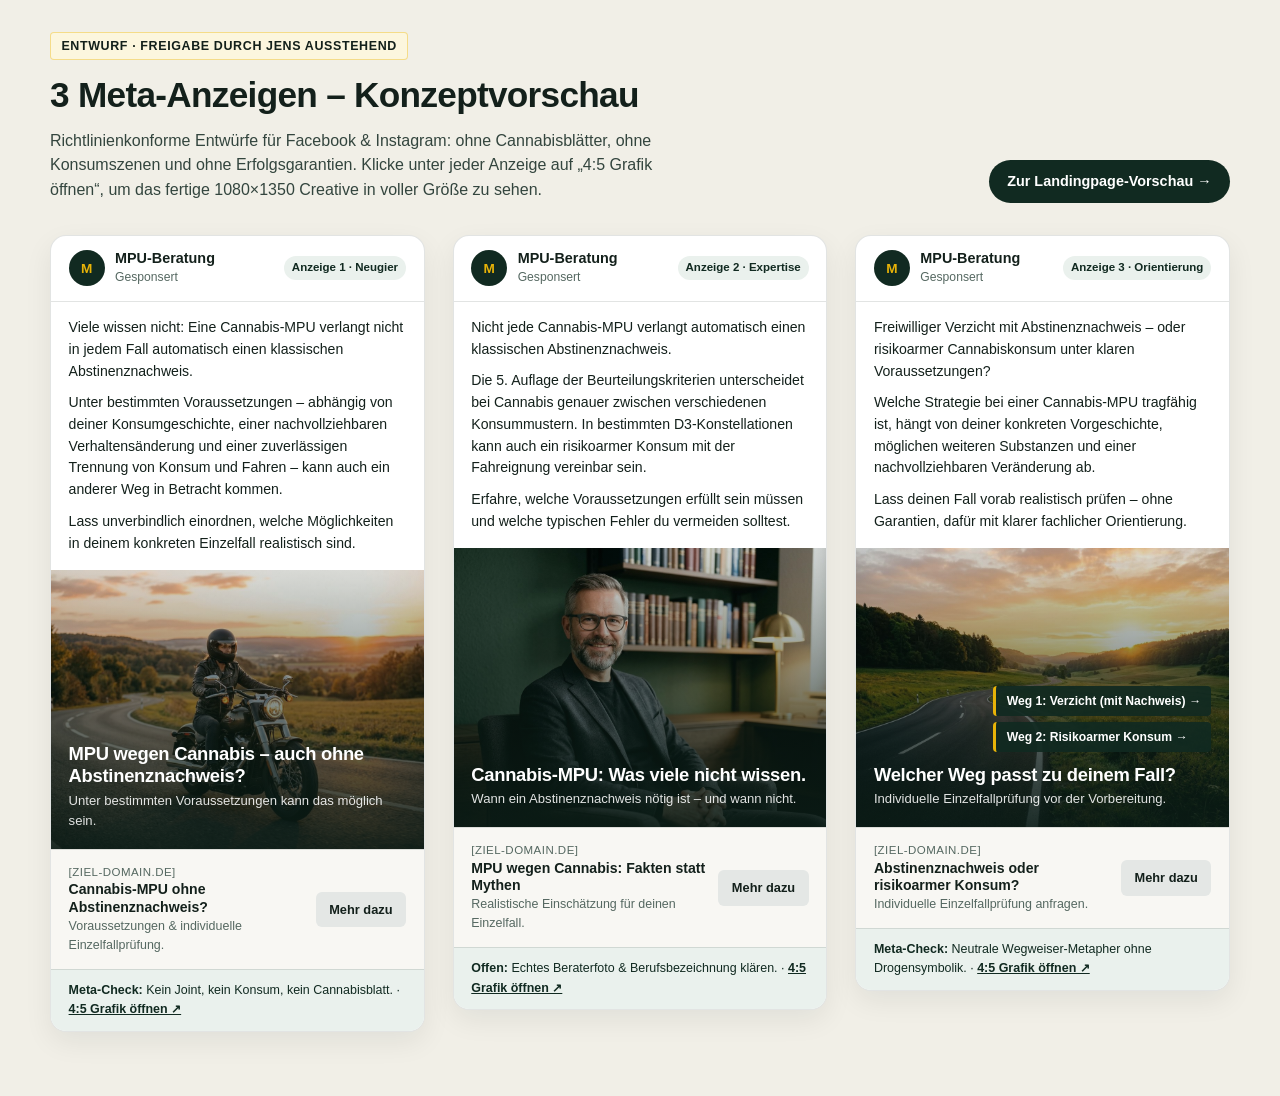
==== anzeigen.html @ 81cf7633 "Klickdummy-Vorschau für Jens (Landingpage + 3 Meta-Anzeigen, noindex)" ====
<!DOCTYPE html>
<html lang="de">
<head>
  <meta charset="UTF-8">
  <meta name="viewport" content="width=device-width, initial-scale=1.0">
  <meta name="robots" content="noindex, nofollow">
  <title>Meta-Anzeigen Vorschau (Entwurf) – Canna_MPU</title>
  <style>
    :root {
      --bg: #f1efe7;
      --surface: #ffffff;
      --forest-950: #0b1c16;
      --forest-900: #112a21;
      --forest-700: #255342;
      --gold-500: #e8b308;
      --gold-100: #fcf6de;
      --ink-900: #13201b;
      --ink-700: #33453e;
      --ink-500: #556861;
      --border: rgba(19, 32, 27, 0.12);
      --font: "Inter", -apple-system, BlinkMacSystemFont, "Segoe UI", Roboto, sans-serif;
    }

    * { box-sizing: border-box; }
    body {
      margin: 0;
      font-family: var(--font);
      background: var(--bg);
      color: var(--ink-900);
      line-height: 1.55;
      padding: 2rem 1.25rem 4rem;
    }

    .wrap {
      max-width: 1180px;
      margin: 0 auto;
    }

    .page-head {
      margin-bottom: 2rem;
      display: flex;
      flex-wrap: wrap;
      align-items: flex-end;
      justify-content: space-between;
      gap: 1rem;
    }

    .badge {
      display: inline-block;
      padding: 0.22rem 0.65rem;
      border-radius: 4px;
      background: var(--gold-100);
      border: 1px solid rgba(232, 179, 8, 0.4);
      font-size: 0.78rem;
      font-weight: 700;
      letter-spacing: 0.05em;
      text-transform: uppercase;
      margin-bottom: 0.5rem;
    }

    h1 {
      margin: 0 0 0.35rem;
      font-size: clamp(1.6rem, 3vw, 2.2rem);
      letter-spacing: -0.02em;
    }

    .lead {
      margin: 0;
      color: var(--ink-700);
      max-width: 68ch;
    }

    .back-link {
      display: inline-flex;
      align-items: center;
      gap: 0.45rem;
      padding: 0.65rem 1.15rem;
      border-radius: 999px;
      background: var(--forest-900);
      color: #ffffff;
      text-decoration: none;
      font-weight: 600;
      font-size: 0.9rem;
    }

    .ads-grid {
      display: grid;
      grid-template-columns: 1fr;
      gap: 1.75rem;
    }

    @media (min-width: 960px) {
      .ads-grid {
        grid-template-columns: repeat(3, 1fr);
        align-items: start;
      }
    }

    .ad-card {
      background: var(--surface);
      border: 1px solid var(--border);
      border-radius: 16px;
      overflow: hidden;
      box-shadow: 0 10px 28px rgba(11, 28, 22, 0.07);
      display: flex;
      flex-direction: column;
    }

    .ad-card__meta {
      padding: 0.9rem 1.1rem;
      display: flex;
      align-items: center;
      justify-content: space-between;
      border-bottom: 1px solid var(--border);
    }

    .ad-card__author {
      display: flex;
      align-items: center;
      gap: 0.65rem;
    }

    .ad-card__avatar {
      width: 36px;
      height: 36px;
      border-radius: 50%;
      background: var(--forest-900);
      color: var(--gold-500);
      display: inline-flex;
      align-items: center;
      justify-content: center;
      font-weight: 800;
      font-size: 0.85rem;
    }

    .ad-card__page-name {
      font-weight: 700;
      font-size: 0.9rem;
      line-height: 1.2;
    }

    .ad-card__sponsored {
      font-size: 0.76rem;
      color: var(--ink-500);
    }

    .ad-card__tag {
      font-size: 0.72rem;
      font-weight: 700;
      padding: 0.2rem 0.5rem;
      border-radius: 999px;
      background: #eaf1ed;
      color: var(--forest-900);
    }

    .ad-card__primary-text {
      padding: 0.95rem 1.1rem;
      font-size: 0.88rem;
      color: var(--ink-900);
    }

    .ad-card__primary-text p {
      margin: 0 0 0.6rem;
    }

    .ad-card__primary-text p:last-child {
      margin-bottom: 0;
    }

    .ad-visual {
      position: relative;
      aspect-ratio: 4 / 3;
      background: var(--forest-950);
      overflow: hidden;
    }

    .ad-visual img {
      width: 100%;
      height: 100%;
      object-fit: cover;
      display: block;
    }

    .ad-visual--portrait img {
      object-position: center 18%;
    }

    .ad-visual__scrim {
      position: absolute;
      inset: 0;
      background: linear-gradient(
        180deg,
        rgba(11, 28, 22, 0.12) 0%,
        rgba(11, 28, 22, 0.55) 55%,
        rgba(11, 28, 22, 0.9) 100%
      );
      display: flex;
      flex-direction: column;
      justify-content: flex-end;
      padding: 1.1rem;
      color: #ffffff;
    }

    .ad-visual__headline {
      margin: 0 0 0.25rem;
      font-size: 1.15rem;
      font-weight: 800;
      line-height: 1.18;
      letter-spacing: -0.015em;
    }

    .ad-visual__sub {
      margin: 0;
      font-size: 0.82rem;
      color: rgba(255, 255, 255, 0.88);
    }

    .ad-visual__signposts {
      display: flex;
      flex-direction: column;
      gap: 0.4rem;
      margin-bottom: 0.7rem;
      align-self: flex-end;
      max-width: 82%;
    }

    .signpost {
      background: rgba(17, 42, 33, 0.92);
      border-left: 3px solid var(--gold-500);
      padding: 0.35rem 0.65rem;
      border-radius: 4px;
      font-size: 0.76rem;
      font-weight: 700;
      color: #ffffff;
    }

    .ad-card__footer {
      padding: 0.85rem 1.1rem;
      background: #f8f7f3;
      border-top: 1px solid var(--border);
      display: flex;
      align-items: center;
      justify-content: space-between;
      gap: 0.75rem;
    }

    .ad-card__url {
      font-size: 0.72rem;
      text-transform: uppercase;
      letter-spacing: 0.04em;
      color: var(--ink-500);
    }

    .ad-card__headline {
      font-weight: 700;
      font-size: 0.88rem;
      color: var(--ink-900);
      line-height: 1.25;
    }

    .ad-card__desc {
      font-size: 0.78rem;
      color: var(--ink-500);
    }

    .ad-card__cta {
      flex-shrink: 0;
      padding: 0.5rem 0.85rem;
      border-radius: 6px;
      background: #e4e7e5;
      color: var(--ink-900);
      font-weight: 700;
      font-size: 0.8rem;
      text-decoration: none;
    }

    .ad-card__compliance {
      padding: 0.7rem 1.1rem;
      background: #eaf1ed;
      font-size: 0.78rem;
      color: var(--forest-900);
      border-top: 1px solid var(--border);
    }
  </style>
</head>
<body>
  <div class="wrap">
    <header class="page-head">
      <div>
        <span class="badge">Entwurf · Freigabe durch Jens ausstehend</span>
        <h1>3 Meta-Anzeigen – Konzeptvorschau</h1>
        <p class="lead">
          Richtlinienkonforme Entwürfe für Facebook &amp; Instagram: ohne Cannabisblätter, ohne Konsumszenen und ohne Erfolgsgarantien. Klicke unter jeder Anzeige auf „4:5 Grafik öffnen“, um das fertige 1080×1350 Creative in voller Größe zu sehen.
        </p>
      </div>
      <a href="index.html" class="back-link">Zur Landingpage-Vorschau →</a>
    </header>

    <main class="ads-grid">
      <!-- ANZEIGE 1 -->
      <article class="ad-card">
        <div class="ad-card__meta">
          <div class="ad-card__author">
            <span class="ad-card__avatar" aria-hidden="true">M</span>
            <div>
              <div class="ad-card__page-name">MPU-Beratung</div>
              <div class="ad-card__sponsored">Gesponsert</div>
            </div>
          </div>
          <span class="ad-card__tag">Anzeige 1 · Neugier</span>
        </div>

        <div class="ad-card__primary-text">
          <p>Viele wissen nicht: Eine Cannabis-MPU verlangt nicht in jedem Fall automatisch einen klassischen Abstinenznachweis.</p>
          <p>Unter bestimmten Voraussetzungen – abhängig von deiner Konsumgeschichte, einer nachvollziehbaren Verhaltensänderung und einer zuverlässigen Trennung von Konsum und Fahren – kann auch ein anderer Weg in Betracht kommen.</p>
          <p>Lass unverbindlich einordnen, welche Möglichkeiten in deinem konkreten Einzelfall realistisch sind.</p>
        </div>

        <div class="ad-visual">
          <img src="assets/anzeige-1-motorrad.jpg" alt="Motorradfahrer auf offener Landstraße im Abendlicht">
          <div class="ad-visual__scrim">
            <h2 class="ad-visual__headline">MPU wegen Cannabis – auch ohne Abstinenznachweis?</h2>
            <p class="ad-visual__sub">Unter bestimmten Voraussetzungen kann das möglich sein.</p>
          </div>
        </div>

        <div class="ad-card__footer">
          <div>
            <div class="ad-card__url">[ziel-domain.de]</div>
            <div class="ad-card__headline">Cannabis-MPU ohne Abstinenznachweis?</div>
            <div class="ad-card__desc">Voraussetzungen &amp; individuelle Einzelfallprüfung.</div>
          </div>
          <a href="index.html#fallpruefung" class="ad-card__cta">Mehr dazu</a>
        </div>

        <div class="ad-card__compliance">
          <strong>Meta-Check:</strong> Kein Joint, kein Konsum, kein Cannabisblatt. · <a href="creatives/Anzeige_1_Neugier_1080x1350.jpg" target="_blank" style="font-weight:700;color:#112a21;">4:5 Grafik öffnen ↗</a>
        </div>
      </article>

      <!-- ANZEIGE 2 -->
      <article class="ad-card">
        <div class="ad-card__meta">
          <div class="ad-card__author">
            <span class="ad-card__avatar" aria-hidden="true">M</span>
            <div>
              <div class="ad-card__page-name">MPU-Beratung</div>
              <div class="ad-card__sponsored">Gesponsert</div>
            </div>
          </div>
          <span class="ad-card__tag">Anzeige 2 · Expertise</span>
        </div>

        <div class="ad-card__primary-text">
          <p>Nicht jede Cannabis-MPU verlangt automatisch einen klassischen Abstinenznachweis.</p>
          <p>Die 5. Auflage der Beurteilungskriterien unterscheidet bei Cannabis genauer zwischen verschiedenen Konsummustern. In bestimmten D3-Konstellationen kann auch ein risikoarmer Konsum mit der Fahreignung vereinbar sein.</p>
          <p>Erfahre, welche Voraussetzungen erfüllt sein müssen und welche typischen Fehler du vermeiden solltest.</p>
        </div>

        <div class="ad-visual ad-visual--portrait">
          <img src="assets/berater-portrait.jpg" alt="Musterportrait eines MPU-Beraters im Beratungsbüro">
          <div class="ad-visual__scrim">
            <h2 class="ad-visual__headline">Cannabis-MPU: Was viele nicht wissen.</h2>
            <p class="ad-visual__sub">Wann ein Abstinenznachweis nötig ist – und wann nicht.</p>
          </div>
        </div>

        <div class="ad-card__footer">
          <div>
            <div class="ad-card__url">[ziel-domain.de]</div>
            <div class="ad-card__headline">MPU wegen Cannabis: Fakten statt Mythen</div>
            <div class="ad-card__desc">Realistische Einschätzung für deinen Einzelfall.</div>
          </div>
          <a href="index.html#fallpruefung" class="ad-card__cta">Mehr dazu</a>
        </div>

        <div class="ad-card__compliance">
          <strong>Offen:</strong> Echtes Beraterfoto &amp; Berufsbezeichnung klären. · <a href="creatives/Anzeige_2_Expertenwissen_1080x1350.jpg" target="_blank" style="font-weight:700;color:#112a21;">4:5 Grafik öffnen ↗</a>
        </div>
      </article>

      <!-- ANZEIGE 3 -->
      <article class="ad-card">
        <div class="ad-card__meta">
          <div class="ad-card__author">
            <span class="ad-card__avatar" aria-hidden="true">M</span>
            <div>
              <div class="ad-card__page-name">MPU-Beratung</div>
              <div class="ad-card__sponsored">Gesponsert</div>
            </div>
          </div>
          <span class="ad-card__tag">Anzeige 3 · Orientierung</span>
        </div>

        <div class="ad-card__primary-text">
          <p>Freiwilliger Verzicht mit Abstinenznachweis – oder risikoarmer Cannabiskonsum unter klaren Voraussetzungen?</p>
          <p>Welche Strategie bei einer Cannabis-MPU tragfähig ist, hängt von deiner konkreten Vorgeschichte, möglichen weiteren Substanzen und einer nachvollziehbaren Veränderung ab.</p>
          <p>Lass deinen Fall vorab realistisch prüfen – ohne Garantien, dafür mit klarer fachlicher Orientierung.</p>
        </div>

        <div class="ad-visual">
          <img src="assets/anzeige-3-strasse.jpg" alt="Offene Landstraße bei Sonnenaufgang">
          <div class="ad-visual__scrim">
            <div class="ad-visual__signposts" aria-hidden="true">
              <div class="signpost">Weg 1: Verzicht (mit Nachweis) →</div>
              <div class="signpost">Weg 2: Risikoarmer Konsum →</div>
            </div>
            <h2 class="ad-visual__headline">Welcher Weg passt zu deinem Fall?</h2>
            <p class="ad-visual__sub">Individuelle Einzelfallprüfung vor der Vorbereitung.</p>
          </div>
        </div>

        <div class="ad-card__footer">
          <div>
            <div class="ad-card__url">[ziel-domain.de]</div>
            <div class="ad-card__headline">Abstinenznachweis oder risikoarmer Konsum?</div>
            <div class="ad-card__desc">Individuelle Einzelfallprüfung anfragen.</div>
          </div>
          <a href="index.html#fallpruefung" class="ad-card__cta">Mehr dazu</a>
        </div>

        <div class="ad-card__compliance">
          <strong>Meta-Check:</strong> Neutrale Wegweiser-Metapher ohne Drogensymbolik. · <a href="creatives/Anzeige_3_Orientierung_1080x1350.jpg" target="_blank" style="font-weight:700;color:#112a21;">4:5 Grafik öffnen ↗</a>
        </div>
      </article>
    </main>
  </div>
</body>
</html>
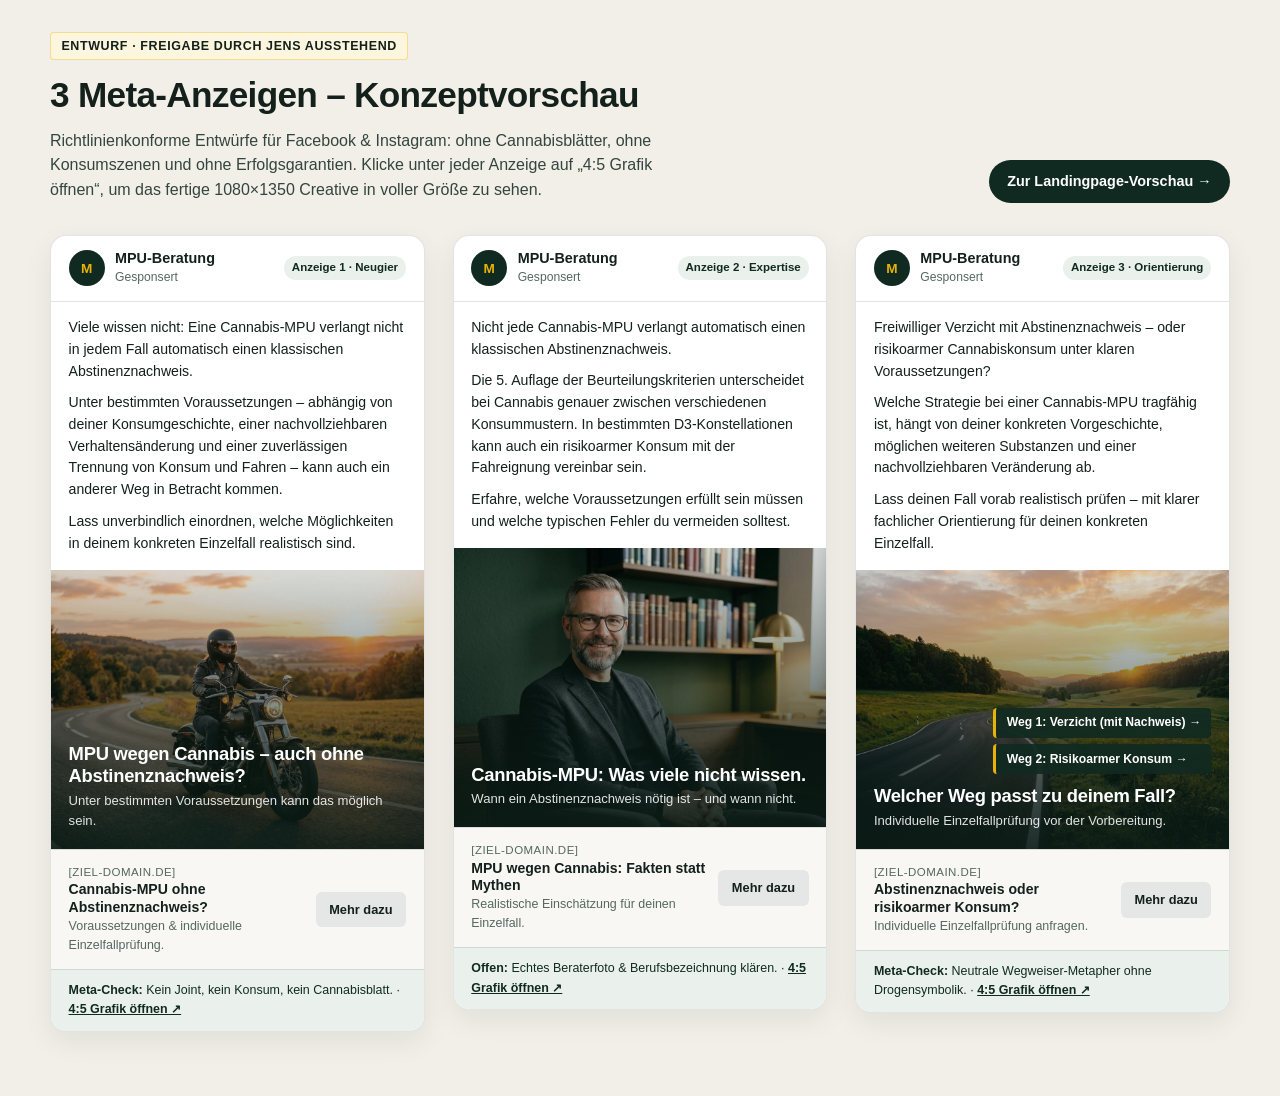
==== commit 6ed76924: "Feedback Jens: 'Keine Garantie'-Passagen entfernt" ====
--- a/anzeigen.html
+++ b/anzeigen.html
@@ -395,7 +395,7 @@
         <div class="ad-card__primary-text">
           <p>Freiwilliger Verzicht mit Abstinenznachweis – oder risikoarmer Cannabiskonsum unter klaren Voraussetzungen?</p>
           <p>Welche Strategie bei einer Cannabis-MPU tragfähig ist, hängt von deiner konkreten Vorgeschichte, möglichen weiteren Substanzen und einer nachvollziehbaren Veränderung ab.</p>
-          <p>Lass deinen Fall vorab realistisch prüfen – ohne Garantien, dafür mit klarer fachlicher Orientierung.</p>
+          <p>Lass deinen Fall vorab realistisch prüfen – mit klarer fachlicher Orientierung für deinen konkreten Einzelfall.</p>
         </div>
 
         <div class="ad-visual">
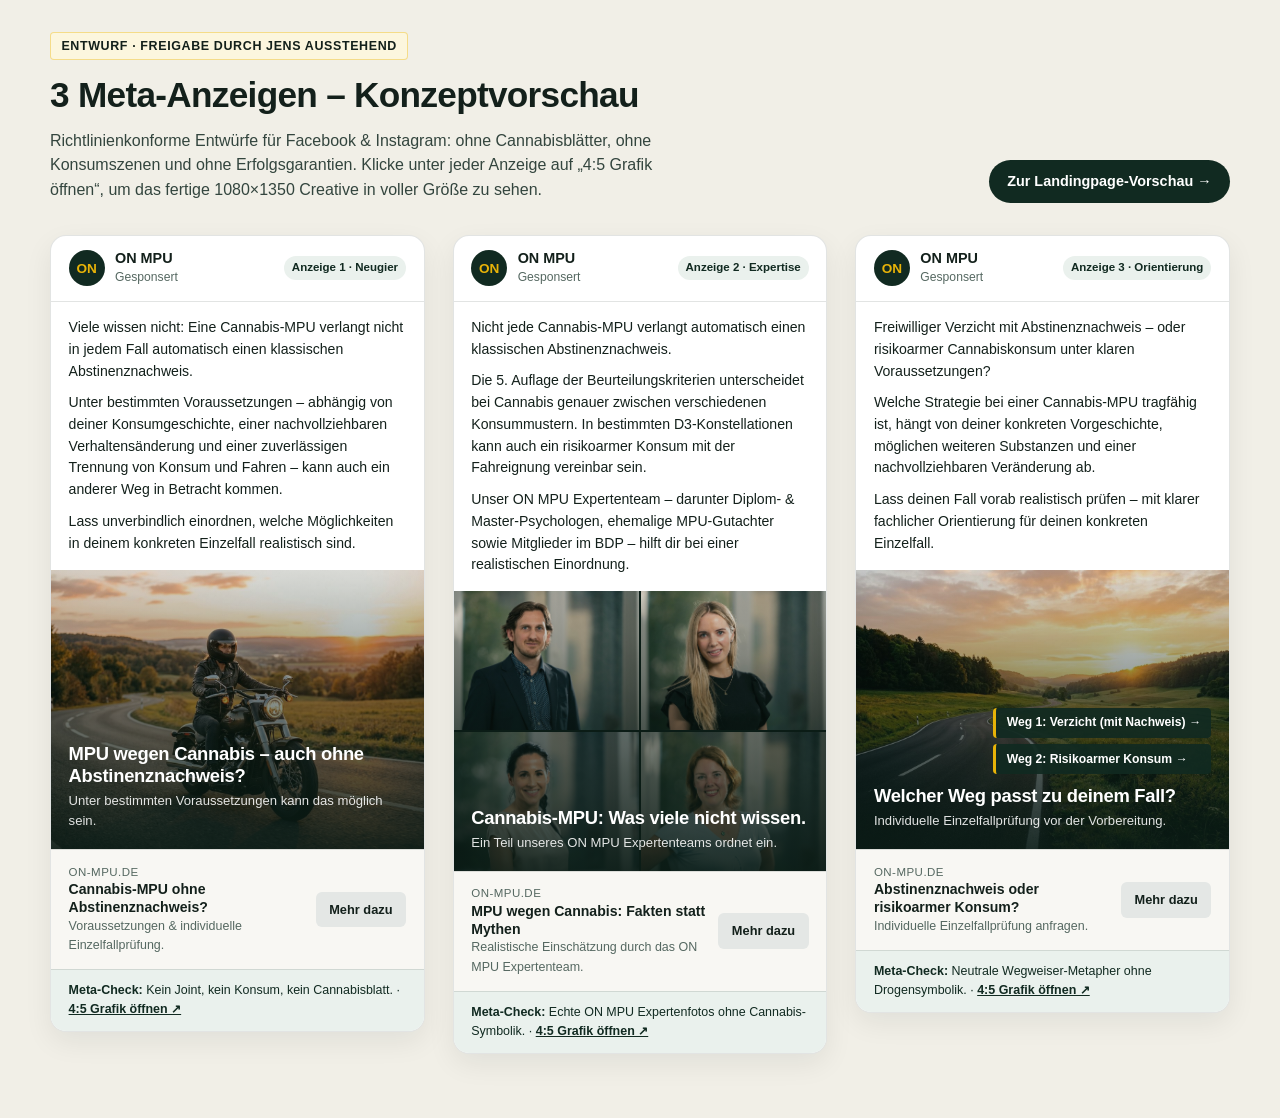
==== commit d95a5f5f: "ON MPU Expertenteam (4 echte Fotos + Fließtext) integriert" ====
--- a/anzeigen.html
+++ b/anzeigen.html
@@ -182,7 +182,24 @@
     }
 
     .ad-visual--portrait img {
-      object-position: center 18%;
+      object-position: 41% 18%;
+    }
+
+    .ad-team-grid {
+      display: grid;
+      grid-template-columns: repeat(2, 1fr);
+      grid-template-rows: repeat(2, 1fr);
+      width: 100%;
+      height: 100%;
+      gap: 2px;
+      background: #0b1c16;
+    }
+
+    .ad-team-grid img {
+      width: 100%;
+      height: 100%;
+      object-fit: cover;
+      object-position: 41% 18%;
     }
 
     .ad-visual__scrim {
@@ -301,9 +318,9 @@
       <article class="ad-card">
         <div class="ad-card__meta">
           <div class="ad-card__author">
-            <span class="ad-card__avatar" aria-hidden="true">M</span>
+            <span class="ad-card__avatar" aria-hidden="true">ON</span>
             <div>
-              <div class="ad-card__page-name">MPU-Beratung</div>
+              <div class="ad-card__page-name">ON MPU</div>
               <div class="ad-card__sponsored">Gesponsert</div>
             </div>
           </div>
@@ -326,7 +343,7 @@
 
         <div class="ad-card__footer">
           <div>
-            <div class="ad-card__url">[ziel-domain.de]</div>
+            <div class="ad-card__url">on-mpu.de</div>
             <div class="ad-card__headline">Cannabis-MPU ohne Abstinenznachweis?</div>
             <div class="ad-card__desc">Voraussetzungen &amp; individuelle Einzelfallprüfung.</div>
           </div>
@@ -342,9 +359,9 @@
       <article class="ad-card">
         <div class="ad-card__meta">
           <div class="ad-card__author">
-            <span class="ad-card__avatar" aria-hidden="true">M</span>
+            <span class="ad-card__avatar" aria-hidden="true">ON</span>
             <div>
-              <div class="ad-card__page-name">MPU-Beratung</div>
+              <div class="ad-card__page-name">ON MPU</div>
               <div class="ad-card__sponsored">Gesponsert</div>
             </div>
           </div>
@@ -354,28 +371,33 @@
         <div class="ad-card__primary-text">
           <p>Nicht jede Cannabis-MPU verlangt automatisch einen klassischen Abstinenznachweis.</p>
           <p>Die 5. Auflage der Beurteilungskriterien unterscheidet bei Cannabis genauer zwischen verschiedenen Konsummustern. In bestimmten D3-Konstellationen kann auch ein risikoarmer Konsum mit der Fahreignung vereinbar sein.</p>
-          <p>Erfahre, welche Voraussetzungen erfüllt sein müssen und welche typischen Fehler du vermeiden solltest.</p>
-        </div>
-
-        <div class="ad-visual ad-visual--portrait">
-          <img src="assets/berater-portrait.jpg" alt="Musterportrait eines MPU-Beraters im Beratungsbüro">
+          <p>Unser ON MPU Expertenteam – darunter Diplom- &amp; Master-Psychologen, ehemalige MPU-Gutachter sowie Mitglieder im BDP – hilft dir bei einer realistischen Einordnung.</p>
+        </div>
+
+        <div class="ad-visual">
+          <div class="ad-team-grid">
+            <img src="assets/team-experte-1.jpg" alt="Mitglied des ON MPU Expertenteams">
+            <img src="assets/team-experte-2.jpg" alt="Mitglied des ON MPU Expertenteams">
+            <img src="assets/team-experte-3.jpg" alt="Mitglied des ON MPU Expertenteams">
+            <img src="assets/team-experte-4.jpg" alt="Mitglied des ON MPU Expertenteams">
+          </div>
           <div class="ad-visual__scrim">
             <h2 class="ad-visual__headline">Cannabis-MPU: Was viele nicht wissen.</h2>
-            <p class="ad-visual__sub">Wann ein Abstinenznachweis nötig ist – und wann nicht.</p>
+            <p class="ad-visual__sub">Ein Teil unseres ON MPU Expertenteams ordnet ein.</p>
           </div>
         </div>
 
         <div class="ad-card__footer">
           <div>
-            <div class="ad-card__url">[ziel-domain.de]</div>
+            <div class="ad-card__url">on-mpu.de</div>
             <div class="ad-card__headline">MPU wegen Cannabis: Fakten statt Mythen</div>
-            <div class="ad-card__desc">Realistische Einschätzung für deinen Einzelfall.</div>
+            <div class="ad-card__desc">Realistische Einschätzung durch das ON MPU Expertenteam.</div>
           </div>
           <a href="index.html#fallpruefung" class="ad-card__cta">Mehr dazu</a>
         </div>
 
         <div class="ad-card__compliance">
-          <strong>Offen:</strong> Echtes Beraterfoto &amp; Berufsbezeichnung klären. · <a href="creatives/Anzeige_2_Expertenwissen_1080x1350.jpg" target="_blank" style="font-weight:700;color:#112a21;">4:5 Grafik öffnen ↗</a>
+          <strong>Meta-Check:</strong> Echte ON MPU Expertenfotos ohne Cannabis-Symbolik. · <a href="creatives/Anzeige_2_Expertenwissen_1080x1350.jpg" target="_blank" style="font-weight:700;color:#112a21;">4:5 Grafik öffnen ↗</a>
         </div>
       </article>
 
@@ -383,9 +405,9 @@
       <article class="ad-card">
         <div class="ad-card__meta">
           <div class="ad-card__author">
-            <span class="ad-card__avatar" aria-hidden="true">M</span>
+            <span class="ad-card__avatar" aria-hidden="true">ON</span>
             <div>
-              <div class="ad-card__page-name">MPU-Beratung</div>
+              <div class="ad-card__page-name">ON MPU</div>
               <div class="ad-card__sponsored">Gesponsert</div>
             </div>
           </div>
@@ -412,7 +434,7 @@
 
         <div class="ad-card__footer">
           <div>
-            <div class="ad-card__url">[ziel-domain.de]</div>
+            <div class="ad-card__url">on-mpu.de</div>
             <div class="ad-card__headline">Abstinenznachweis oder risikoarmer Konsum?</div>
             <div class="ad-card__desc">Individuelle Einzelfallprüfung anfragen.</div>
           </div>
